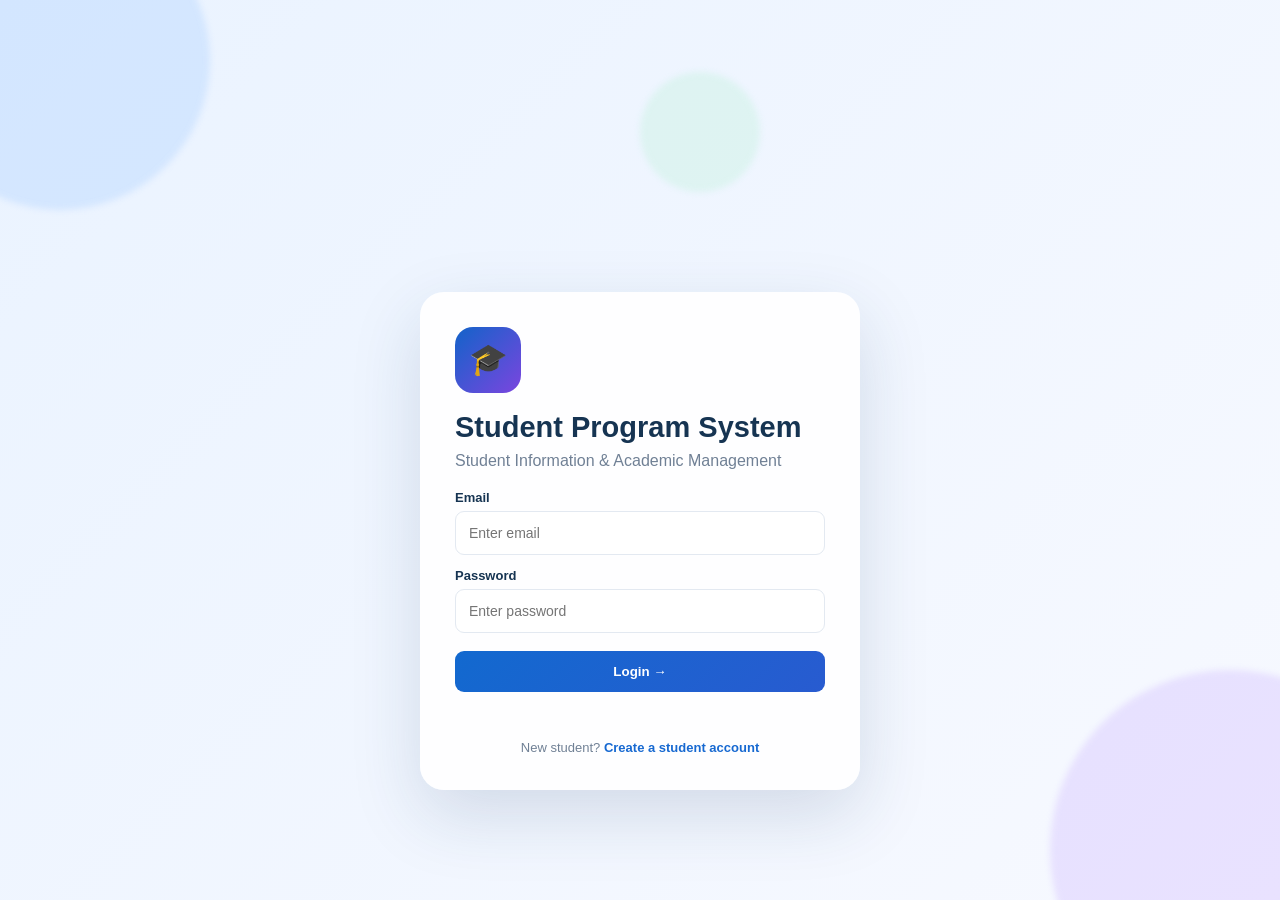
==== admin.html @ 174323bb "Upload all project files" ====
<!DOCTYPE html>
<html lang="en">
<head>
<meta charset="UTF-8"><meta name="viewport" content="width=device-width,initial-scale=1.0">
<title>Student Program System - Admin</title><link rel="stylesheet" href="style.css">
</head>
<body>
<div class="app admin-app">
<aside class="sidebar">
  <div class="side-brand"><div class="mini-logo">🎓</div><div><b>STUDENT PROGRAM</b><small>SYSTEM</small></div></div>
  <div class="profile"><div class="avatar">AD</div><div><b id="adminSideName">Admin</b><small>Administrator</small></div></div>
  <div class="menu-label">ADMIN MENU</div>
  <button class="nav active" data-page="admin-dashboard"><span>📊</span>Dashboard</button>
  <button class="nav" data-page="students"><span>👨‍🎓</span>Students</button>
  <button class="nav" data-page="reports"><span>📄</span>Reports</button>
  <button class="nav" data-page="notices"><span>📢</span>Notices</button>
  <button class="nav" data-page="analytics"><span>📈</span>Analytics</button>
  <div class="side-bottom"><button class="nav logout-side" onclick="logout()"><span>↪️</span>Logout</button></div>
</aside>
<main class="main"><header class="topbar"><button class="hamb" id="hamb">☰</button><div><h2 id="adminTitle">Admin Dashboard</h2><small>Manage students and academic reports</small></div><div class="top-user"><div class="top-avatar">AD</div><b>Administrator</b></div></header><section id="adminContent" class="content"></section></main>
</div><div id="toast"></div><script src="script.js"></script><script>initAdmin();</script>
</body></html>
---- style.css ----
*{box-sizing:border-box} :root{--nav:#082e5c;--nav2:#0b3d78;--blue:#1769d1;--light:#f4f7fb;--card:#fff;--text:#163452;--muted:#708095;--line:#e3e9f1;--green:#149c6d;--orange:#d99018;--red:#d84a4a;--shadow:0 8px 24px rgba(26,58,95,.08)}
body{margin:0;font-family:Arial,Helvetica,sans-serif;background:var(--light);color:var(--text);overflow-x:hidden}.login-body{min-height:100vh;display:grid;place-items:center;background:linear-gradient(135deg,#eaf3ff,#f7f9ff);padding:20px}.login-bg span{position:fixed;border-radius:50%;filter:blur(3px);opacity:.45;animation:float 8s ease-in-out infinite}.login-bg span:nth-child(1){width:300px;height:300px;background:#b8d7ff;left:-90px;top:-90px}.login-bg span:nth-child(2){width:360px;height:360px;background:#d7c6ff;right:-130px;bottom:-130px;animation-delay:2s}.login-bg span:nth-child(3){width:120px;height:120px;background:#c9f2e2;left:50%;top:8%;animation-delay:4s}@keyframes float{50%{transform:translateY(-22px) scale(1.05)}}.login-card{width:min(440px,100%);padding:35px;border-radius:24px;background:rgba(255,255,255,.92);box-shadow:0 25px 70px rgba(30,62,100,.15);position:relative;animation:rise .7s ease}@keyframes rise{from{opacity:0;transform:translateY(25px)}to{opacity:1;transform:none}}.logo-box{width:66px;height:66px;border-radius:18px;background:linear-gradient(135deg,#1263c9,#7b45df);display:grid;place-items:center;color:#fff;font-size:31px;margin-bottom:18px}.login-card h1{margin:0;font-size:29px}.sub{color:var(--muted);margin:8px 0 20px}.demo{background:#eef6ff;border:1px solid #cfe2fb;padding:12px;border-radius:12px;font-size:13px;line-height:1.7;margin-bottom:18px}.demo code{background:#fff;padding:2px 5px;border-radius:4px}.login-card label{display:block;font-size:13px;font-weight:bold;margin:13px 0 6px}.login-card input{width:100%;padding:13px;border:1px solid var(--line);border-radius:9px;font-size:14px;outline:none}.login-card input:focus{border-color:#65a3e9;box-shadow:0 0 0 4px #dcecff}.btn{border:0;border-radius:9px;padding:13px 17px;font-weight:bold;cursor:pointer;transition:.2s}.btn:hover{transform:translateY(-2px)}.primary{color:white;background:linear-gradient(135deg,#1269cf,#285bd0)}.full{width:100%;margin-top:18px}.msg{min-height:20px;text-align:center;font-size:13px;font-weight:bold;margin-top:12px}.msg.error{color:var(--red)}.msg.ok{color:var(--green)}

.app{display:flex;min-height:100vh}.sidebar{width:224px;background:linear-gradient(180deg,#0a376b,#082c56);color:#fff;position:fixed;left:0;top:0;bottom:0;z-index:20;box-shadow:5px 0 20px rgba(0,0,0,.08);display:flex;flex-direction:column}.side-brand{padding:18px 12px;border-bottom:1px solid rgba(255,255,255,.1);display:flex;gap:9px;align-items:center}.mini-logo{width:37px;height:37px;background:#fff;border-radius:10px;display:grid;place-items:center;font-size:19px}.side-brand b{font-size:15px;display:block}.side-brand small{font-size:9px;opacity:.7;letter-spacing:1px}.profile{padding:17px 12px;background:rgba(255,255,255,.04);display:flex;gap:10px;align-items:center}.avatar{width:43px;height:43px;background:#fff;color:#163d6d;border-radius:50%;display:grid;place-items:center;font-weight:bold}.profile b{display:block;font-size:13px}.profile small{opacity:.7;font-size:11px}.menu-label{font-size:9px;color:#9eb9d8;margin:17px 15px 7px;letter-spacing:.7px}.nav{margin:2px 6px;width:calc(100% - 12px);background:transparent;border:0;color:#e9f2fd;padding:11px 12px;text-align:left;border-radius:7px;cursor:pointer;font-size:14px;display:flex;gap:11px;align-items:center}.nav:hover,.nav.active{background:#15538f}.nav.active{box-shadow:inset 3px 0 #53a0ff}.side-bottom{margin-top:auto;padding-bottom:10px}.logout-side{color:#ffd3d3}.main{margin-left:224px;width:calc(100% - 224px);min-height:100vh}.topbar{height:78px;background:#fff;border-bottom:1px solid var(--line);display:flex;align-items:center;justify-content:space-between;padding:0 25px;position:sticky;top:0;z-index:10}.topbar h2{margin:0;font-size:21px}.topbar small{color:var(--muted);font-size:11px}.top-user{display:flex;align-items:center;gap:10px;font-size:14px}.top-avatar{width:34px;height:34px;border-radius:50%;background:#eef3f9;display:grid;place-items:center;color:#23466d;font-weight:bold}.bell{border:1px solid var(--line);background:#fff;padding:9px;border-radius:8px}.hamb{display:none}.content{padding:20px 25px 45px;animation:fade .4s ease}@keyframes fade{from{opacity:0;transform:translateY(7px)}to{opacity:1;transform:none}}.hero{background:linear-gradient(110deg,#0c3c76,#1768c7);color:#fff;border-radius:10px;padding:24px 27px;display:flex;justify-content:space-between;align-items:center;box-shadow:var(--shadow);margin-bottom:18px}.hero h1{margin:0 0 8px;font-size:25px}.hero p{margin:0;opacity:.82;font-size:13px}.hero-icon{font-size:55px;opacity:.85}.cards{display:grid;grid-template-columns:repeat(4,1fr);gap:14px;margin-bottom:18px}.stat{background:#fff;border:1px solid var(--line);border-radius:9px;padding:17px;box-shadow:var(--shadow);transition:.25s}.stat:hover{transform:translateY(-4px)}.stat .ico{font-size:22px}.stat b{display:block;font-size:25px;margin-top:8px}.stat small{color:var(--muted)}.grid{display:grid;grid-template-columns:2fr 1fr;gap:18px;margin-bottom:18px}.panel{background:#fff;border:1px solid var(--line);border-radius:9px;padding:18px;box-shadow:var(--shadow)}.panel-title{display:flex;justify-content:space-between;align-items:center;border-bottom:1px solid var(--line);padding-bottom:12px;margin-bottom:14px}.panel-title h3{margin:0;font-size:17px}.panel-title p{margin:4px 0 0;color:var(--muted);font-size:12px}.chart{height:230px;display:flex;align-items:flex-end;gap:16px;padding:20px 10px 5px;border-bottom:1px solid #dfe5ec}.bar-col{flex:1;height:100%;display:flex;align-items:flex-end;justify-content:center;position:relative}.bar{width:65%;background:#1769d1;border-radius:6px 6px 0 0;min-height:10px;animation:grow .8s ease}.bar-col label{position:absolute;bottom:-24px;color:#7c8795;font-size:11px}.bar-col em{position:absolute;top:-4px;font-size:11px;color:#64748b;font-style:normal}.notice{padding:13px;background:#f7faff;border-left:4px solid #1670d2;margin:9px 0;font-size:13px}.notice b{display:block;margin-bottom:5px}.notice span{color:#617084}.table-wrap{overflow:auto}.data-table{width:100%;border-collapse:collapse;font-size:13px}.data-table th{background:#f4f6f9;text-align:left;color:#566578;padding:12px}.data-table td{padding:12px;border-bottom:1px solid #edf0f4}.badge{padding:5px 10px;border-radius:20px;font-size:11px;font-weight:bold;background:#e5f6ee;color:#159263;display:inline-block}.badge.warn{background:#fff3d8;color:#a87312}.badge.red{background:#ffe3e3;color:#c13e3e}.subject-grid{display:grid;grid-template-columns:repeat(2,1fr);gap:12px}.subject{border:1px solid var(--line);border-radius:9px;padding:14px;transition:.2s}.subject:hover{transform:translateY(-3px);box-shadow:var(--shadow)}.subject b{display:block;margin-bottom:5px}.subject small{color:var(--muted)}.progress{height:7px;background:#e9eef5;border-radius:10px;margin-top:10px;overflow:hidden}.progress i{display:block;height:100%;background:#1769d1;border-radius:10px}.profile-grid{display:grid;grid-template-columns:1fr 1fr;gap:14px}.info{padding:15px;background:#f8fafc;border-radius:8px}.info small{display:block;color:var(--muted);margin-bottom:5px}.big-result{display:grid;grid-template-columns:repeat(3,1fr);gap:14px}.result-box{text-align:center;padding:22px;border-radius:10px;background:#f6f9fd}.result-box b{font-size:28px;display:block;color:#1769d1}.result-box span{color:var(--muted);font-size:12px}.search{padding:11px 12px;border:1px solid var(--line);border-radius:8px;outline:0;width:260px}.toolbar{display:flex;justify-content:space-between;gap:10px;align-items:center;margin-bottom:14px}.form-grid{display:grid;grid-template-columns:1fr 1fr;gap:12px}.form-group label{display:block;font-size:12px;font-weight:bold;margin-bottom:5px}.form-group input,.form-group select,.form-group textarea{width:100%;padding:11px;border:1px solid var(--line);border-radius:8px}.form-group.full{grid-column:1/-1}.actions{display:flex;gap:8px}.small-btn{padding:8px 11px;border:0;border-radius:7px;cursor:pointer;font-weight:bold}.blue{background:#e5f0ff;color:#1260b8}.red{background:#ffe6e6;color:#b73737}@keyframes grow{from{height:0}}

body.dark{--light:#0d1726;--card:#142238;--text:#e9f1fb;--muted:#9eb0c7;--line:#263952}body.dark .topbar,body.dark .panel,body.dark .stat,body.dark .subject,body.dark .info,body.dark .login-card{background:#142238;color:#e9f1fb}body.dark .data-table th{background:#1b2b42}body.dark .notice,body.dark .result-box{background:#182b44}body.dark .top-avatar,body.dark .bell{background:#1a2a40;color:#fff}
@media(max-width:900px){.sidebar{transform:translateX(-100%);transition:.25s}.sidebar.open{transform:none}.main{margin-left:0;width:100%}.hamb{display:block;border:0;background:#fff;font-size:21px;margin-right:12px}.topbar>div:first-of-type{margin-right:auto}.cards{grid-template-columns:repeat(2,1fr)}.grid{grid-template-columns:1fr}.content{padding:15px}.topbar{padding:0 15px}.top-user b,.bell{display:none}}
@media(max-width:600px){.cards,.subject-grid,.profile-grid,.big-result,.form-grid{grid-template-columns:1fr}.hero-icon{display:none}.topbar h2{font-size:17px}.top-user{display:none}.toolbar{align-items:stretch;flex-direction:column}.search{width:100%}}

.register-link{text-align:center;margin:16px 0 0;color:var(--muted);font-size:13px}.register-link a{color:#1769d1;font-weight:bold;text-decoration:none}.register-card{max-width:560px}.register-card .form-grid{margin-top:0}.register-card .form-group label{margin-top:13px}
#toast{position:fixed;right:22px;bottom:22px;background:#163f6f;color:#fff;padding:12px 17px;border-radius:9px;box-shadow:0 10px 30px #0002;opacity:0;transform:translateY(15px);pointer-events:none;transition:.25s;z-index:99;font-size:13px}#toast.show{opacity:1;transform:none}
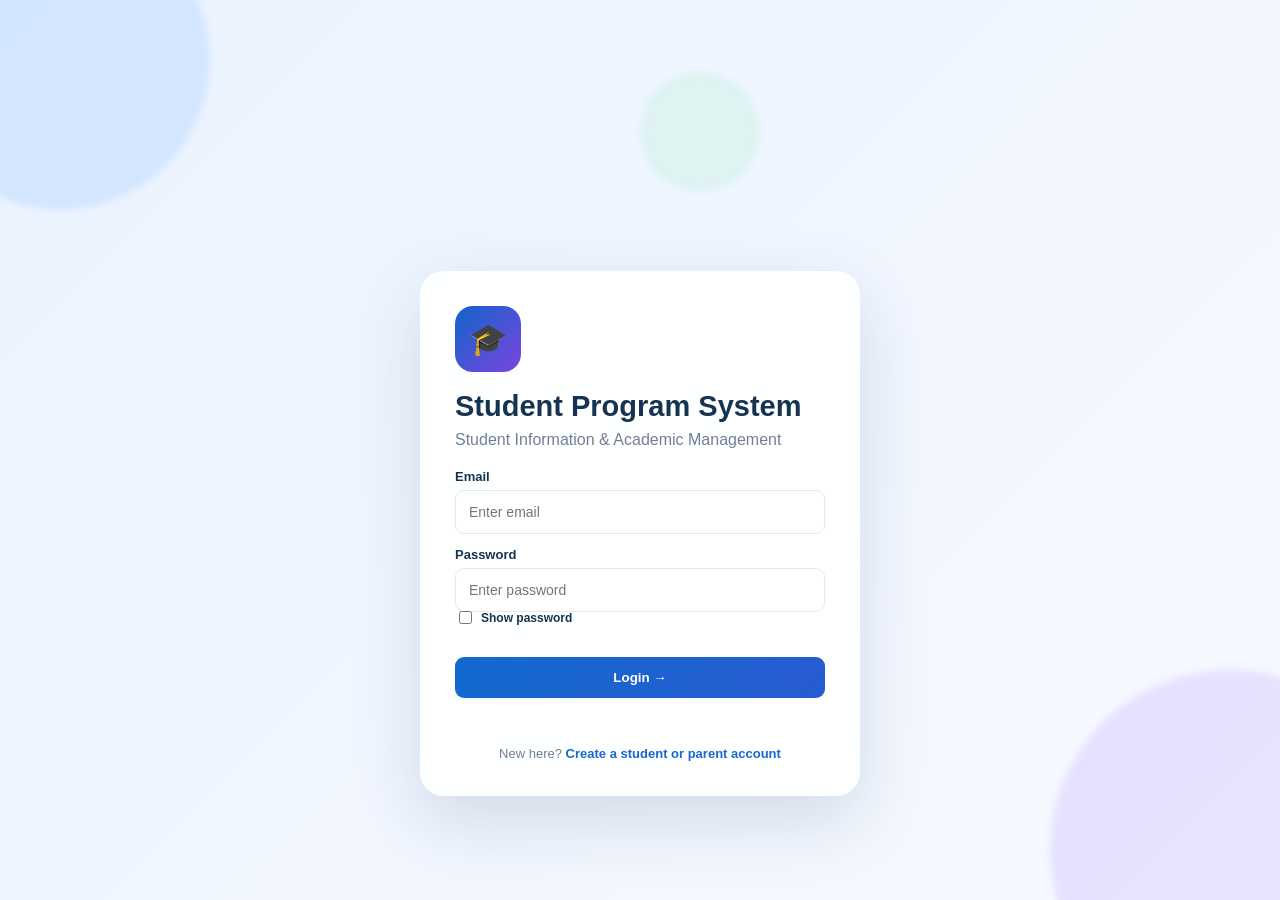
==== commit b5858b05: "dheggey" ====
--- a/admin.html
+++ b/admin.html
@@ -12,10 +12,12 @@
   <div class="menu-label">ADMIN MENU</div>
   <button class="nav active" data-page="admin-dashboard"><span>📊</span>Dashboard</button>
   <button class="nav" data-page="students"><span>👨‍🎓</span>Students</button>
+  <button class="nav" data-page="parents"><span>👪</span>Parents</button>
   <button class="nav" data-page="reports"><span>📄</span>Reports</button>
   <button class="nav" data-page="notices"><span>📢</span>Notices</button>
   <button class="nav" data-page="analytics"><span>📈</span>Analytics</button>
-  <div class="side-bottom"><button class="nav logout-side" onclick="logout()"><span>↪️</span>Logout</button></div>
+  <button class="nav" data-page="settings"><span>⚙️</span>Settings</button>
+  <div class="side-bottom"><button class="nav" onclick="toggleDark()"><span>🌙</span>Dark Mode</button><button class="nav logout-side" onclick="logout()"><span>↪️</span>Logout</button></div>
 </aside>
 <main class="main"><header class="topbar"><button class="hamb" id="hamb">☰</button><div><h2 id="adminTitle">Admin Dashboard</h2><small>Manage students and academic reports</small></div><div class="top-user"><div class="top-avatar">AD</div><b>Administrator</b></div></header><section id="adminContent" class="content"></section></main>
 </div><div id="toast"></div><script src="script.js"></script><script>initAdmin();</script>
--- a/style.css
+++ b/style.css
@@ -9,3 +9,9 @@
 
 .register-link{text-align:center;margin:16px 0 0;color:var(--muted);font-size:13px}.register-link a{color:#1769d1;font-weight:bold;text-decoration:none}.register-card{max-width:560px}.register-card .form-grid{margin-top:0}.register-card .form-group label{margin-top:13px}
 #toast{position:fixed;right:22px;bottom:22px;background:#163f6f;color:#fff;padding:12px 17px;border-radius:9px;box-shadow:0 10px 30px #0002;opacity:0;transform:translateY(15px);pointer-events:none;transition:.25s;z-index:99;font-size:13px}#toast.show{opacity:1;transform:none}
+
+.btn.alt{background:#e8f0fb;color:#1769d1}
+body.dark .btn.alt{background:#1d3250;color:#9cc4ff}
+.search{width:100%;padding:11px;margin:4px 0 14px;border:1px solid var(--line);border-radius:8px;background:var(--card);color:var(--text)}
+.table-wrap{overflow-x:auto}
+@media print{.sidebar,.topbar,.no-print,.hamb{display:none!important}.main{margin:0!important;width:100%!important}.content{padding:0!important}}
